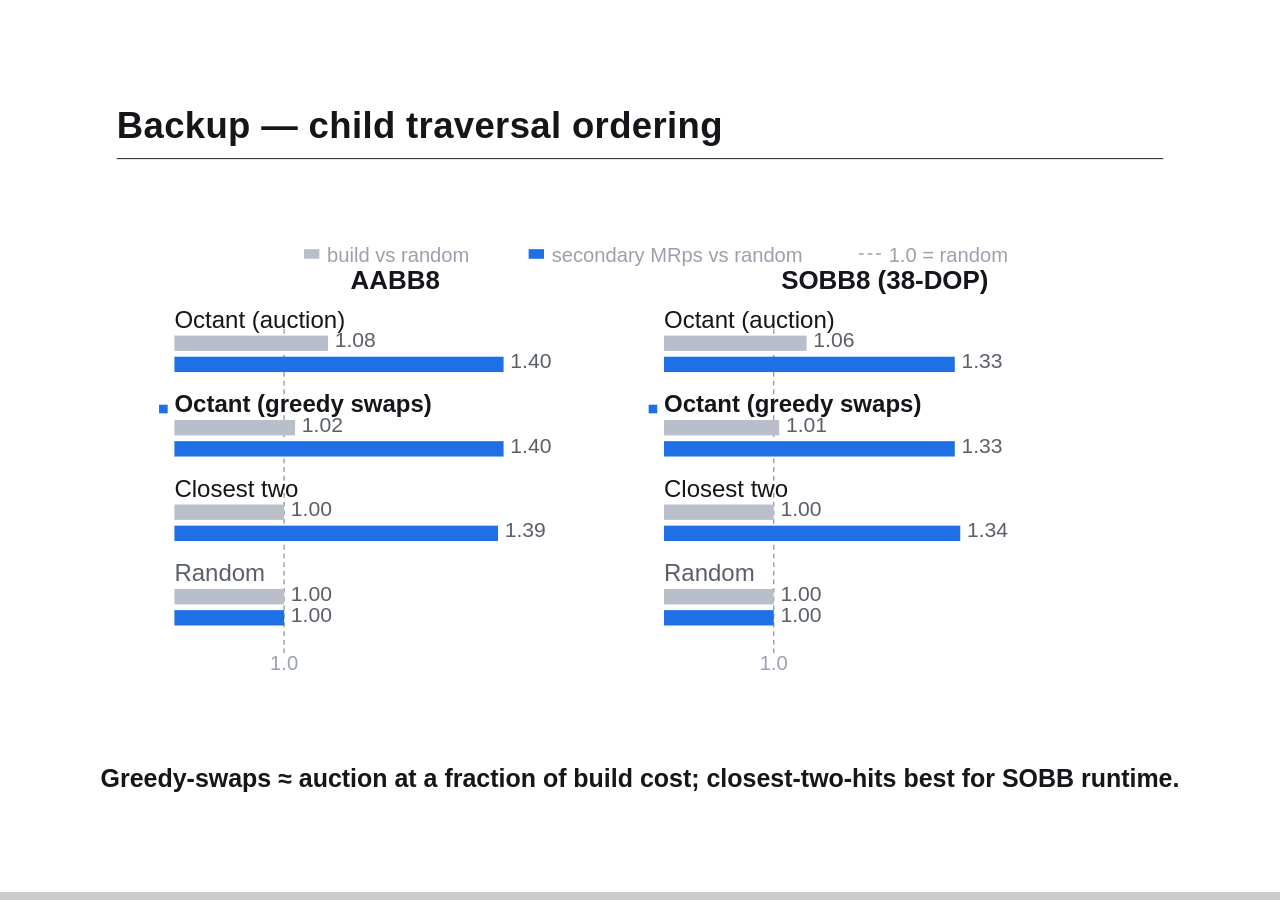
==== graveyard/index.html @ 6cc60288 "feat(deck): split backup slides into graveyard/ mini-deck Move the six post-thanks sections to grave" ====
<!doctype html>
<html lang="en">
<head>
<meta charset="utf-8">
<title>Wide SOBB Hierarchies — backup slides</title>
<meta name="viewport" content="width=device-width, initial-scale=1">
<link rel="stylesheet" href="../vendor/reveal.css">
<link rel="stylesheet" href="../vendor/white.css">
<link rel="stylesheet" href="../css/deck.css">
</head>
<body>
<div class="reveal">
  <div class="slides">
    <!-- L13. Backup — child traversal ordering -->
    <section id="slide-backup-order">
      <h2 class="slide-head">Backup — child traversal ordering</h2>
      <figure class="slide-fig">
        <!-- Static 2-panel chart, Table 3 averages relative to random order.
             Scale 0.8–1.5 shared; dashed hairline = random baseline 1.0;
             greedy-swaps group keyed with a blue tick (ours). -->
        <svg viewBox="0 0 1090 480" width="100%" height="100%" role="img" aria-label="Ordering methods vs build cost, AABB8 and SOBB8, relative to random order">
          <title>Child traversal ordering, relative to random</title>
          <rect x="195" y="14" width="16" height="10" class="svg-bar-build"/>
          <text x="219" y="27" class="svg-faint">build vs random</text>
          <rect x="429" y="14" width="16" height="10" class="svg-bar-perf"/>
          <text x="453" y="27" class="svg-faint">secondary MRps vs random</text>
          <line x1="773" y1="19" x2="797" y2="19" class="svg-baseline"/>
          <text x="804" y="27" class="svg-faint">1.0 = random</text>

          <text x="290" y="56" text-anchor="middle" class="svg-panel-title">AABB8</text>
          <text x="800" y="56" text-anchor="middle" class="svg-panel-title">SOBB8 (38-DOP)</text>

          <!-- parity baselines (1.0 / 0.7 of the 400px panel scale) -->
          <line x1="174.3" y1="88" x2="174.3" y2="436" class="svg-baseline"/>
          <line x1="684.3" y1="88" x2="684.3" y2="436" class="svg-baseline"/>
          <text x="174.3" y="452" text-anchor="middle" class="svg-faint">1.0</text>
          <text x="684.3" y="452" text-anchor="middle" class="svg-faint">1.0</text>

          <!-- AABB8 panel -->
          <text x="60" y="96" class="svg-lbl">Octant (auction)</text>
          <rect x="60" y="104" width="160.0" height="16" class="svg-bar-build"/>
          <rect x="60" y="126" width="342.9" height="16" class="svg-bar-perf"/>
          <text x="227.0" y="116" class="svg-val">1.08</text>
          <text x="409.9" y="138" class="svg-val">1.40</text>

          <rect x="44" y="176" width="9" height="9" class="svg-key"/>
          <text x="60" y="184" class="svg-lbl svg-lbl-strong">Octant (greedy swaps)</text>
          <rect x="60" y="192" width="125.7" height="16" class="svg-bar-build"/>
          <rect x="60" y="214" width="342.9" height="16" class="svg-bar-perf"/>
          <text x="192.7" y="204" class="svg-val">1.02</text>
          <text x="409.9" y="226" class="svg-val">1.40</text>

          <text x="60" y="272" class="svg-lbl">Closest two</text>
          <rect x="60" y="280" width="114.3" height="16" class="svg-bar-build"/>
          <rect x="60" y="302" width="337.1" height="16" class="svg-bar-perf"/>
          <text x="181.3" y="292" class="svg-val">1.00</text>
          <text x="404.1" y="314" class="svg-val">1.39</text>

          <text x="60" y="360" class="svg-lbl svg-lbl-soft">Random</text>
          <rect x="60" y="368" width="114.3" height="16" class="svg-bar-build"/>
          <rect x="60" y="390" width="114.3" height="16" class="svg-bar-perf"/>
          <text x="181.3" y="380" class="svg-val">1.00</text>
          <text x="181.3" y="402" class="svg-val">1.00</text>

          <!-- SOBB8 panel -->
          <text x="570" y="96" class="svg-lbl">Octant (auction)</text>
          <rect x="570" y="104" width="148.6" height="16" class="svg-bar-build"/>
          <rect x="570" y="126" width="302.9" height="16" class="svg-bar-perf"/>
          <text x="725.6" y="116" class="svg-val">1.06</text>
          <text x="879.9" y="138" class="svg-val">1.33</text>

          <rect x="554" y="176" width="9" height="9" class="svg-key"/>
          <text x="570" y="184" class="svg-lbl svg-lbl-strong">Octant (greedy swaps)</text>
          <rect x="570" y="192" width="120.0" height="16" class="svg-bar-build"/>
          <rect x="570" y="214" width="302.9" height="16" class="svg-bar-perf"/>
          <text x="697.0" y="204" class="svg-val">1.01</text>
          <text x="879.9" y="226" class="svg-val">1.33</text>

          <text x="570" y="272" class="svg-lbl">Closest two</text>
          <rect x="570" y="280" width="114.3" height="16" class="svg-bar-build"/>
          <rect x="570" y="302" width="308.6" height="16" class="svg-bar-perf"/>
          <text x="691.3" y="292" class="svg-val">1.00</text>
          <text x="885.6" y="314" class="svg-val">1.34</text>

          <text x="570" y="360" class="svg-lbl svg-lbl-soft">Random</text>
          <rect x="570" y="368" width="114.3" height="16" class="svg-bar-build"/>
          <rect x="570" y="390" width="114.3" height="16" class="svg-bar-perf"/>
          <text x="691.3" y="380" class="svg-val">1.00</text>
          <text x="691.3" y="402" class="svg-val">1.00</text>
        </svg>
      </figure>
      <div class="status-row"><span class="cap">Greedy-swaps ≈ auction at a fraction of build cost; closest-two-hits best for SOBB runtime.</span></div>
    </section>

    <!-- L14. Backup — node memory layout -->
    <section id="slide-backup-layout">
      <h2 class="slide-head">Backup — node memory layout</h2>
      <figure class="slide-fig">
        <!-- Schematic segment map of one BVH8 node. Relative widths only;
             ruler endpoints keep byte anchors (0 / ≈128 B) without claiming
             exact segment boundaries. -->
        <svg viewBox="0 0 1090 420" width="100%" height="100%" role="img" aria-label="Schematic memory map of one BVH8 node with 4 extra bytes for the shared SOBB basis">
          <title>BVH8 node memory layout (schematic)</title>
          <text x="1020" y="70" text-anchor="end" class="svg-faint">schematic — relative widths</text>

          <!-- Diagram shifted up 90 units from its originally-authored
               position: the note above and the diagram itself used to sit
               ~200px apart with nothing between them. -->
          <g transform="translate(0,-90)">
          <rect x="70" y="250" width="100" height="64" class="svg-seg svg-seg-head"/>
          <rect x="170" y="250" width="520" height="64" class="svg-seg"/>
          <rect x="690" y="250" width="280" height="64" class="svg-seg"/>
          <rect x="970" y="250" width="46" height="64" class="svg-seg-basis"/>

          <!-- 8 child-bound cells -->
          <line x1="235" y1="250" x2="235" y2="314" class="svg-cell-sep"/>
          <line x1="300" y1="250" x2="300" y2="314" class="svg-cell-sep"/>
          <line x1="365" y1="250" x2="365" y2="314" class="svg-cell-sep"/>
          <line x1="430" y1="250" x2="430" y2="314" class="svg-cell-sep"/>
          <line x1="495" y1="250" x2="495" y2="314" class="svg-cell-sep"/>
          <line x1="560" y1="250" x2="560" y2="314" class="svg-cell-sep"/>
          <line x1="625" y1="250" x2="625" y2="314" class="svg-cell-sep"/>
          <text x="202.5" y="288" text-anchor="middle" class="svg-faint">c0</text>
          <text x="267.5" y="288" text-anchor="middle" class="svg-faint">c1</text>
          <text x="332.5" y="288" text-anchor="middle" class="svg-faint">c2</text>
          <text x="397.5" y="288" text-anchor="middle" class="svg-faint">c3</text>
          <text x="462.5" y="288" text-anchor="middle" class="svg-faint">c4</text>
          <text x="527.5" y="288" text-anchor="middle" class="svg-faint">c5</text>
          <text x="592.5" y="288" text-anchor="middle" class="svg-faint">c6</text>
          <text x="657.5" y="288" text-anchor="middle" class="svg-faint">c7</text>

          <text x="120" y="228" text-anchor="middle" class="svg-lbl">base node header</text>
          <text x="430" y="228" text-anchor="middle" class="svg-lbl">8× quantized child bounds</text>
          <text x="830" y="228" text-anchor="middle" class="svg-lbl">child offsets + flags</text>

          <!-- byte anchors only — no fake interior scale -->
          <line x1="70" y1="314" x2="70" y2="322" class="svg-tick"/>
          <line x1="970" y1="314" x2="970" y2="322" class="svg-tick"/>
          <text x="70" y="336" text-anchor="start" class="svg-faint">0</text>
          <text x="966" y="336" text-anchor="end" class="svg-faint">≈128 B</text>

          <!-- basis callout -->
          <line x1="975" y1="314" x2="975" y2="336" class="svg-tick"/>
          <text x="1084" y="356" text-anchor="end" class="svg-lbl">+4 B shared SOBB basis</text>
          <text x="1084" y="376" text-anchor="end" class="svg-faint">7–15 extra bits per node</text>
          </g>
        </svg>
      </figure>
      <div class="status-row"><span class="cap">Ylitie-style BVH8 layout + 4 bytes for the shared SOBB basis.</span></div>
    </section>

    <!-- L15. Backup — refit degradation -->
    <section id="slide-backup-degradation">
      <h2 class="slide-head">Backup — refit degradation</h2>
      <figure class="slide-fig">
        <!-- Qualitative shape consistent with the paper's reported endpoints
             (medium movement: AABB −3%, SOBB −2.5%, SOBB starting at the
             1.46× trace ratio); no per-frame data in-repo, marked "≈" at
             the endpoint labels. y domain 0.85–1.55 relative trace perf. -->
        <svg viewBox="0 0 1090 440" width="100%" height="100%" role="img" aria-label="Relative trace performance declining over 64 frames without rebuild, SOBB staying above AABB">
          <title>Refit degradation over 64 frames (medium movement)</title>

          <line x1="90" y1="113" x2="1010" y2="113" class="svg-grid"/>
          <line x1="90" y1="307" x2="1010" y2="307" class="svg-grid"/>
          <line x1="90" y1="356" x2="1010" y2="356" class="svg-grid"/>
          <text x="80" y="117" text-anchor="end" class="svg-faint">1.4×</text>
          <text x="80" y="311" text-anchor="end" class="svg-faint">1.0×</text>
          <text x="80" y="360" text-anchor="end" class="svg-faint">0.9×</text>

          <line x1="90" y1="380" x2="1010" y2="380" class="svg-axis"/>
          <line x1="90" y1="380" x2="90" y2="386" class="svg-tick"/>
          <line x1="320" y1="380" x2="320" y2="386" class="svg-tick"/>
          <line x1="550" y1="380" x2="550" y2="386" class="svg-tick"/>
          <line x1="780" y1="380" x2="780" y2="386" class="svg-tick"/>
          <line x1="1010" y1="380" x2="1010" y2="386" class="svg-tick"/>
          <text x="90" y="402" text-anchor="middle" class="svg-faint">0</text>
          <text x="320" y="402" text-anchor="middle" class="svg-faint">16</text>
          <text x="550" y="402" text-anchor="middle" class="svg-faint">32</text>
          <text x="780" y="402" text-anchor="middle" class="svg-faint">48</text>
          <text x="1010" y="402" text-anchor="middle" class="svg-faint">64</text>
          <text x="550" y="426" text-anchor="middle" class="svg-faint">frame</text>

          <line x1="110" y1="26" x2="134" y2="26" class="svg-line-aabb"/>
          <text x="142" y="32" class="svg-lbl">AABB BVH8</text>
          <line x1="110" y1="50" x2="134" y2="50" class="svg-line-sobb"/>
          <text x="142" y="56" class="svg-lbl">SOBB BVH8</text>
          <text x="1000" y="62" text-anchor="end" class="svg-faint">medium movement</text>

          <polyline class="svg-line-aabb" points="90,307.0 147.5,307.5 205,308.9 262.5,309.4 320,310.9 377.5,311.3 435,312.8 492.5,313.3 550,314.7 607.5,315.2 665,316.7 722.5,317.7 780,318.7 837.5,319.6 895,320.6 952.5,321.1 1010,321.6"/>
          <polyline class="svg-line-sobb" points="90,83.7 147.5,82.7 205,84.7 262.5,86.6 320,85.7 377.5,88.6 435,89.5 492.5,91.5 550,90.5 607.5,92.9 665,94.4 722.5,95.4 780,97.3 837.5,98.3 895,100.2 952.5,101.2 1010,101.7"/>

          <circle cx="90" cy="307.0" r="3.5" class="svg-dot-aabb"/>
          <circle cx="1010" cy="321.6" r="3.5" class="svg-dot-aabb"/>
          <circle cx="90" cy="83.7" r="3.5" class="svg-dot-sobb"/>
          <circle cx="1010" cy="101.7" r="3.5" class="svg-dot-sobb"/>

          <text x="1088" y="106" text-anchor="end" class="svg-end-sobb">≈1.42×</text>
          <text x="1088" y="326" text-anchor="end" class="svg-end-aabb">≈0.97×</text>
        </svg>
      </figure>
      <div class="status-row"><span class="cap">Relative trace performance over 64 frames without rebuild (medium movement).</span></div>
    </section>

    <!-- L15b. Backup — static scenes results, 38-DOP (build-cost-vs-
         traversal variant; moved out of the main flow, superseded by the
         speed-vs-cost orientation on #slide-results-speed).
         Both axes in time units, lower-left = better.
         X: relative build time vs AABB8 (linear 1.00–1.25):
         X = 90 + (v-1)*3880. Y: relative traversal time per 10⁹ rays
         (= 1/speedup, AABB8 = 1.0 at the top, 0.0 at the bottom):
         Y = 472 - v*387. Data (paper NEW_RESULTS, tab:sobb_static):
         San Miguel 1.180/0.916, Mammoth 1.177/0.869, Crown 1.157/0.713,
         Bistro ext. 1.115/0.656, Powerplant 1.148/0.581,
         Hairball 1.136/0.570, Bistro int. 1.098/0.541, Sheep 1.139/0.136.
         Dots are plain markers; annotation lives in a thumbnail strip
         below the plot (48×48 chips, name + tris + time multiplier),
         ordered by dot X so the faint leader lines don't cross.
         Pareto frontier: Bistro int. → Sheep.
         3 fragment steps: 0 = axes + AABB8 reference, 1 = the 7
         in-range dots + their strip entries (staggered via CSS
         delays), 2 = Sheep dot + strip entry + frontier + summary
         strip (sheep group and strip share data-fragment-index 2).
         viewBox extended to 1100×656 to host the strip below the
         x-axis label. -->
    <section id="slide-backup-results">
      <h2 class="slide-head">Backup — build cost vs traversal time (38-DOP)</h2>
      <div class="results-col">
        <div class="pareto-fig">
          <svg viewBox="0 0 1100 656" width="100%" height="100%" role="img" aria-label="Pareto scatter of SOBB8 38-DOP vs AABB8: build time against traversal time per billion rays, eight scenes, lower-left is better">
            <title>SOBB8 (38-DOP) vs AABB BVH8 — build time vs traversal time per 10⁹ rays</title>

            <defs>
              <clipPath id="tn38b-bint"><rect x="108" y="556" width="48" height="48" rx="8"/></clipPath>
              <clipPath id="tn38b-bext"><rect x="232" y="556" width="48" height="48" rx="8"/></clipPath>
              <clipPath id="tn38b-hb"><rect x="355" y="556" width="48" height="48" rx="8"/></clipPath>
              <clipPath id="tn38b-sheep"><rect x="479" y="556" width="48" height="48" rx="8"/></clipPath>
              <clipPath id="tn38b-pp"><rect x="603" y="556" width="48" height="48" rx="8"/></clipPath>
              <clipPath id="tn38b-crown"><rect x="727" y="556" width="48" height="48" rx="8"/></clipPath>
              <clipPath id="tn38b-mam"><rect x="850" y="556" width="48" height="48" rx="8"/></clipPath>
              <clipPath id="tn38b-sm"><rect x="974" y="556" width="48" height="48" rx="8"/></clipPath>
            </defs>

            <!-- f1: axes, grid, guides, AABB8 reference -->
            <g class="fragment" data-fragment-index="0">
              <!-- grid: X at 1.05–1.20, Y at 0.2–0.8 -->
              <line x1="284" y1="85" x2="284" y2="472" class="svg-grid"/>
              <line x1="478" y1="85" x2="478" y2="472" class="svg-grid"/>
              <line x1="672" y1="85" x2="672" y2="472" class="svg-grid"/>
              <line x1="866" y1="85" x2="866" y2="472" class="svg-grid"/>
              <line x1="70" y1="162" x2="1060" y2="162" class="svg-grid"/>
              <line x1="70" y1="240" x2="1060" y2="240" class="svg-grid"/>
              <line x1="70" y1="317" x2="1060" y2="317" class="svg-grid"/>
              <line x1="70" y1="395" x2="1060" y2="395" class="svg-grid"/>

              <!-- reference guides: X=1 and Y=1 through the AABB8 marker -->
              <line x1="90" y1="85" x2="90" y2="472" class="svg-baseline"/>
              <line x1="70" y1="85" x2="1060" y2="85" class="svg-baseline"/>

              <!-- axes -->
              <line x1="70" y1="85" x2="70" y2="472" class="svg-axis"/>
              <line x1="70" y1="472" x2="1060" y2="472" class="svg-axis"/>

              <!-- x ticks: 1.00–1.25 -->
              <line x1="90" y1="472" x2="90" y2="477" class="svg-tick"/>
              <line x1="284" y1="472" x2="284" y2="477" class="svg-tick"/>
              <line x1="478" y1="472" x2="478" y2="477" class="svg-tick"/>
              <line x1="672" y1="472" x2="672" y2="477" class="svg-tick"/>
              <line x1="866" y1="472" x2="866" y2="477" class="svg-tick"/>
              <line x1="1060" y1="472" x2="1060" y2="477" class="svg-tick"/>
              <text x="90" y="494" text-anchor="middle" class="svg-val">1.00</text>
              <text x="284" y="494" text-anchor="middle" class="svg-val">1.05</text>
              <text x="478" y="494" text-anchor="middle" class="svg-val">1.10</text>
              <text x="672" y="494" text-anchor="middle" class="svg-val">1.15</text>
              <text x="866" y="494" text-anchor="middle" class="svg-val">1.20</text>
              <text x="1060" y="494" text-anchor="middle" class="svg-val">1.25</text>

              <!-- y ticks: 0.0–1.0 -->
              <line x1="65" y1="472" x2="70" y2="472" class="svg-tick"/>
              <line x1="65" y1="395" x2="70" y2="395" class="svg-tick"/>
              <line x1="65" y1="317" x2="70" y2="317" class="svg-tick"/>
              <line x1="65" y1="240" x2="70" y2="240" class="svg-tick"/>
              <line x1="65" y1="162" x2="70" y2="162" class="svg-tick"/>
              <line x1="65" y1="85" x2="70" y2="85" class="svg-tick"/>
              <text x="58" y="476" text-anchor="end" class="svg-val">0.0</text>
              <text x="58" y="399" text-anchor="end" class="svg-val">0.2</text>
              <text x="58" y="321" text-anchor="end" class="svg-val">0.4</text>
              <text x="58" y="244" text-anchor="end" class="svg-val">0.6</text>
              <text x="58" y="166" text-anchor="end" class="svg-val">0.8</text>
              <text x="58" y="89" text-anchor="end" class="svg-val">1.0</text>

              <!-- axis metric labels -->
              <text x="565" y="528" text-anchor="middle" class="svg-faint">relative build time</text>
              <text transform="rotate(-90 25 278)" x="25" y="278" text-anchor="middle" class="svg-faint">relative traversal time per 10&#8313; rays</text>

              <!-- AABB8 reference at (1,1): ink diamond on the guide crossing -->
              <polygon points="90,76 99,85 90,94 81,85" class="svg-dot-ref"/>
              <text x="104" y="101" class="svg-val">AABB8 reference (1&#215;, 1&#215;)</text>
            </g>

            <!-- f2: the 7 in-range SOBB8 dots + their strip entries,
                 staggered via CSS delays. Strip ordered by dot X:
                 Bistro int., Bistro ext., Hairball, [Sheep slot],
                 Powerplant, Crown, Mammoth, San Miguel. -->
            <g class="fragment px-dots" data-fragment-index="1">
              <g class="px-pt">
                <line x1="132" y1="554" x2="470.2" y2="262.6" class="svg-grid"/>
                <circle cx="470.2" cy="262.6" r="5.5" class="svg-dot-sobb"/>
                <image href="../img/tn/tn_bint.png" x="108" y="556" width="48" height="48" preserveAspectRatio="xMidYMid slice" clip-path="url(#tn38b-bint)"/>
                <rect x="108" y="556" width="48" height="48" rx="8" class="svg-chip"/>
                <text x="132" y="624" text-anchor="middle" class="svg-strip-name">Bistro int.</text>
                <text x="132" y="644" text-anchor="middle" class="svg-strip-sub">1.0M &#9651; &#183; <tspan class="svg-strip-spd">0.54&#215;</tspan></text>
              </g>
              <g class="px-pt">
                <line x1="256" y1="554" x2="536.2" y2="218.1" class="svg-grid"/>
                <circle cx="536.2" cy="218.1" r="5.5" class="svg-dot-sobb"/>
                <image href="../img/tn/tn_bext.png" x="232" y="556" width="48" height="48" preserveAspectRatio="xMidYMid slice" clip-path="url(#tn38b-bext)"/>
                <rect x="232" y="556" width="48" height="48" rx="8" class="svg-chip"/>
                <text x="256" y="624" text-anchor="middle" class="svg-strip-name">Bistro ext.</text>
                <text x="256" y="644" text-anchor="middle" class="svg-strip-sub">2.8M &#9651; &#183; <tspan class="svg-strip-spd">0.66&#215;</tspan></text>
              </g>
              <g class="px-pt">
                <line x1="379" y1="554" x2="617.7" y2="251.4" class="svg-grid"/>
                <circle cx="617.7" cy="251.4" r="5.5" class="svg-dot-sobb"/>
                <image href="../img/tn/tn_hb.png" x="355" y="556" width="48" height="48" preserveAspectRatio="xMidYMid slice" clip-path="url(#tn38b-hb)"/>
                <rect x="355" y="556" width="48" height="48" rx="8" class="svg-chip"/>
                <text x="379" y="624" text-anchor="middle" class="svg-strip-name">Hairball</text>
                <text x="379" y="644" text-anchor="middle" class="svg-strip-sub">2.9M &#9651; &#183; <tspan class="svg-strip-spd">0.57&#215;</tspan></text>
              </g>
              <g class="px-pt">
                <line x1="627" y1="554" x2="664.2" y2="247.2" class="svg-grid"/>
                <circle cx="664.2" cy="247.2" r="5.5" class="svg-dot-sobb"/>
                <image href="../img/tn/tn_pplant.png" x="603" y="556" width="48" height="48" preserveAspectRatio="xMidYMid slice" clip-path="url(#tn38b-pp)"/>
                <rect x="603" y="556" width="48" height="48" rx="8" class="svg-chip"/>
                <text x="627" y="624" text-anchor="middle" class="svg-strip-name">Powerplant</text>
                <text x="627" y="644" text-anchor="middle" class="svg-strip-sub">12.8M &#9651; &#183; <tspan class="svg-strip-spd">0.58&#215;</tspan></text>
              </g>
              <g class="px-pt">
                <line x1="751" y1="554" x2="699.2" y2="196.1" class="svg-grid"/>
                <circle cx="699.2" cy="196.1" r="5.5" class="svg-dot-sobb"/>
                <image href="../img/tn/tn_crown.png" x="727" y="556" width="48" height="48" preserveAspectRatio="xMidYMid slice" clip-path="url(#tn38b-crown)"/>
                <rect x="727" y="556" width="48" height="48" rx="8" class="svg-chip"/>
                <text x="751" y="624" text-anchor="middle" class="svg-strip-name">Crown</text>
                <text x="751" y="644" text-anchor="middle" class="svg-strip-sub">3.5M &#9651; &#183; <tspan class="svg-strip-spd">0.71&#215;</tspan></text>
              </g>
              <g class="px-pt">
                <line x1="874" y1="554" x2="776.8" y2="135.7" class="svg-grid"/>
                <circle cx="776.8" cy="135.7" r="5.5" class="svg-dot-sobb"/>
                <image href="../img/tn/tn_mammoth.png" x="850" y="556" width="48" height="48" preserveAspectRatio="xMidYMid slice" clip-path="url(#tn38b-mam)"/>
                <rect x="850" y="556" width="48" height="48" rx="8" class="svg-chip"/>
                <text x="874" y="624" text-anchor="middle" class="svg-strip-name">Mammoth</text>
                <text x="874" y="644" text-anchor="middle" class="svg-strip-sub">8.8M &#9651; &#183; <tspan class="svg-strip-spd">0.87&#215;</tspan></text>
              </g>
              <g class="px-pt">
                <line x1="998" y1="554" x2="788.4" y2="117.5" class="svg-grid"/>
                <circle cx="788.4" cy="117.5" r="5.5" class="svg-dot-sobb"/>
                <image href="../img/tn/tn_sm.png" x="974" y="556" width="48" height="48" preserveAspectRatio="xMidYMid slice" clip-path="url(#tn38b-sm)"/>
                <rect x="974" y="556" width="48" height="48" rx="8" class="svg-chip"/>
                <text x="998" y="624" text-anchor="middle" class="svg-strip-name">San Miguel</text>
                <text x="998" y="644" text-anchor="middle" class="svg-strip-sub">10.0M &#9651; &#183; <tspan class="svg-strip-spd">0.92&#215;</tspan></text>
              </g>
            </g>

            <!-- f3: Sheep dot + strip entry + Pareto frontier (Bistro int. → Sheep) -->
            <g class="fragment" data-fragment-index="2">
              <polyline points="470.2,262.6 629.3,419.4" class="svg-line-sobb"/>
              <line x1="503" y1="554" x2="629.3" y2="419.4" class="svg-grid"/>
              <circle cx="629.3" cy="419.4" r="6" class="svg-dot-sheep"/>
              <image href="../img/tn/tn_sheep.png" x="479" y="556" width="48" height="48" preserveAspectRatio="xMidYMid slice" clip-path="url(#tn38b-sheep)"/>
              <rect x="479" y="556" width="48" height="48" rx="8" class="svg-chip"/>
              <text x="503" y="624" text-anchor="middle" class="svg-strip-name">Sheep</text>
              <text x="503" y="644" text-anchor="middle" class="svg-strip-sub">10.7M &#9651; &#183; <tspan class="svg-strip-num">0.14&#215;</tspan></text>
            </g>
          </svg>
        </div>
        <div class="cost-strip fragment" data-fragment-index="2"><span>+10–18% build</span><span>·</span><span>≤+5% memory</span></div>
      </div>
      <div class="status-row"><span class="cap results-note">SOBB8 38-DOP vs AABB BVH8 reference.</span></div>
    </section>

    <!-- L16. Backup — static scenes results, 56-DOP (appendix variant of the
         38-DOP Pareto slide; moved out of the main flow). Same axes, lower-
         left = better; X range widened 1.00–1.40: X = 90 + (v-1)*2425.
         Y identical: Y = 472 - v*387. Data (paper NEW_RESULTS,
         tab:sobb_static):
         San Miguel 1.344/0.905, Mammoth 1.286/0.837, Crown 1.295/0.686,
         Bistro ext. 1.250/0.618, Powerplant 1.346/0.557,
         Hairball 1.235/0.533, Bistro int. 1.225/0.521, Sheep 1.242/0.099.
         Mammoth/Crown sit at nearly the same X (1.286/1.295),
         Powerplant/San Miguel at 1.346/1.344.
         Pareto frontier: Bistro int. → Sheep (2 points).
         Same thumbnail-strip treatment as the 38-DOP slide: plain dots,
         48×48 chips below the plot ordered by dot X (Bistro int.,
         Hairball, [Sheep slot], Bistro ext., Mammoth, Crown,
         San Miguel, Powerplant), faint leader lines. -->
    <section id="slide-results-56">
      <h2 class="slide-head">Backup — build cost vs traversal time (56-DOP)</h2>
      <div class="results-col">
        <div class="pareto-fig">
          <svg viewBox="0 0 1100 656" width="100%" height="100%" role="img" aria-label="Pareto scatter of SOBB8 56-DOP vs AABB8: build time against traversal time per billion rays, eight scenes, lower-left is better">
            <title>SOBB8 (56-DOP) vs AABB BVH8 — build time vs traversal time per 10⁹ rays</title>

            <defs>
              <clipPath id="tn56-bint"><rect x="108" y="556" width="48" height="48" rx="8"/></clipPath>
              <clipPath id="tn56-hb"><rect x="232" y="556" width="48" height="48" rx="8"/></clipPath>
              <clipPath id="tn56-sheep"><rect x="355" y="556" width="48" height="48" rx="8"/></clipPath>
              <clipPath id="tn56-bext"><rect x="479" y="556" width="48" height="48" rx="8"/></clipPath>
              <clipPath id="tn56-mam"><rect x="603" y="556" width="48" height="48" rx="8"/></clipPath>
              <clipPath id="tn56-crown"><rect x="727" y="556" width="48" height="48" rx="8"/></clipPath>
              <clipPath id="tn56-sm"><rect x="850" y="556" width="48" height="48" rx="8"/></clipPath>
              <clipPath id="tn56-pp"><rect x="974" y="556" width="48" height="48" rx="8"/></clipPath>
            </defs>

            <!-- f1: axes, grid, guides, AABB8 reference -->
            <g class="fragment" data-fragment-index="0">
              <!-- grid: X at 1.10–1.30, Y at 0.2–0.8 -->
              <line x1="332.5" y1="85" x2="332.5" y2="472" class="svg-grid"/>
              <line x1="575" y1="85" x2="575" y2="472" class="svg-grid"/>
              <line x1="817.5" y1="85" x2="817.5" y2="472" class="svg-grid"/>
              <line x1="70" y1="162" x2="1060" y2="162" class="svg-grid"/>
              <line x1="70" y1="240" x2="1060" y2="240" class="svg-grid"/>
              <line x1="70" y1="317" x2="1060" y2="317" class="svg-grid"/>
              <line x1="70" y1="395" x2="1060" y2="395" class="svg-grid"/>

              <!-- reference guides: X=1 and Y=1 through the AABB8 marker -->
              <line x1="90" y1="85" x2="90" y2="472" class="svg-baseline"/>
              <line x1="70" y1="85" x2="1060" y2="85" class="svg-baseline"/>

              <!-- axes -->
              <line x1="70" y1="85" x2="70" y2="472" class="svg-axis"/>
              <line x1="70" y1="472" x2="1060" y2="472" class="svg-axis"/>

              <!-- x ticks: 1.00–1.40 -->
              <line x1="90" y1="472" x2="90" y2="477" class="svg-tick"/>
              <line x1="332.5" y1="472" x2="332.5" y2="477" class="svg-tick"/>
              <line x1="575" y1="472" x2="575" y2="477" class="svg-tick"/>
              <line x1="817.5" y1="472" x2="817.5" y2="477" class="svg-tick"/>
              <line x1="1060" y1="472" x2="1060" y2="477" class="svg-tick"/>
              <text x="90" y="494" text-anchor="middle" class="svg-val">1.00</text>
              <text x="332.5" y="494" text-anchor="middle" class="svg-val">1.10</text>
              <text x="575" y="494" text-anchor="middle" class="svg-val">1.20</text>
              <text x="817.5" y="494" text-anchor="middle" class="svg-val">1.30</text>
              <text x="1060" y="494" text-anchor="middle" class="svg-val">1.40</text>

              <!-- y ticks: 0.0–1.0 -->
              <line x1="65" y1="472" x2="70" y2="472" class="svg-tick"/>
              <line x1="65" y1="395" x2="70" y2="395" class="svg-tick"/>
              <line x1="65" y1="317" x2="70" y2="317" class="svg-tick"/>
              <line x1="65" y1="240" x2="70" y2="240" class="svg-tick"/>
              <line x1="65" y1="162" x2="70" y2="162" class="svg-tick"/>
              <line x1="65" y1="85" x2="70" y2="85" class="svg-tick"/>
              <text x="58" y="476" text-anchor="end" class="svg-val">0.0</text>
              <text x="58" y="399" text-anchor="end" class="svg-val">0.2</text>
              <text x="58" y="321" text-anchor="end" class="svg-val">0.4</text>
              <text x="58" y="244" text-anchor="end" class="svg-val">0.6</text>
              <text x="58" y="166" text-anchor="end" class="svg-val">0.8</text>
              <text x="58" y="89" text-anchor="end" class="svg-val">1.0</text>

              <!-- axis metric labels -->
              <text x="565" y="528" text-anchor="middle" class="svg-faint">relative build time</text>
              <text transform="rotate(-90 25 278)" x="25" y="278" text-anchor="middle" class="svg-faint">relative traversal time per 10&#8313; rays</text>

              <!-- AABB8 reference at (1,1): ink diamond on the guide crossing -->
              <polygon points="90,76 99,85 90,94 81,85" class="svg-dot-ref"/>
              <text x="104" y="101" class="svg-val">AABB8 reference (1&#215;, 1&#215;)</text>
            </g>

            <!-- f2: the 7 in-range SOBB8 dots + their strip entries,
                 staggered via CSS delays -->
            <g class="fragment px-dots" data-fragment-index="1">
              <g class="px-pt">
                <line x1="132" y1="554" x2="635.6" y2="270.4" class="svg-grid"/>
                <circle cx="635.6" cy="270.4" r="5.5" class="svg-dot-sobb"/>
                <image href="../img/tn/tn_bint.png" x="108" y="556" width="48" height="48" preserveAspectRatio="xMidYMid slice" clip-path="url(#tn56-bint)"/>
                <rect x="108" y="556" width="48" height="48" rx="8" class="svg-chip"/>
                <text x="132" y="624" text-anchor="middle" class="svg-strip-name">Bistro int.</text>
                <text x="132" y="644" text-anchor="middle" class="svg-strip-sub">1.0M &#9651; &#183; <tspan class="svg-strip-spd">0.52&#215;</tspan></text>
              </g>
              <g class="px-pt">
                <line x1="256" y1="554" x2="659.9" y2="265.7" class="svg-grid"/>
                <circle cx="659.9" cy="265.7" r="5.5" class="svg-dot-sobb"/>
                <image href="../img/tn/tn_hb.png" x="232" y="556" width="48" height="48" preserveAspectRatio="xMidYMid slice" clip-path="url(#tn56-hb)"/>
                <rect x="232" y="556" width="48" height="48" rx="8" class="svg-chip"/>
                <text x="256" y="624" text-anchor="middle" class="svg-strip-name">Hairball</text>
                <text x="256" y="644" text-anchor="middle" class="svg-strip-sub">2.9M &#9651; &#183; <tspan class="svg-strip-spd">0.53&#215;</tspan></text>
              </g>
              <g class="px-pt">
                <line x1="503" y1="554" x2="696.3" y2="232.8" class="svg-grid"/>
                <circle cx="696.3" cy="232.8" r="5.5" class="svg-dot-sobb"/>
                <image href="../img/tn/tn_bext.png" x="479" y="556" width="48" height="48" preserveAspectRatio="xMidYMid slice" clip-path="url(#tn56-bext)"/>
                <rect x="479" y="556" width="48" height="48" rx="8" class="svg-chip"/>
                <text x="503" y="624" text-anchor="middle" class="svg-strip-name">Bistro ext.</text>
                <text x="503" y="644" text-anchor="middle" class="svg-strip-sub">2.8M &#9651; &#183; <tspan class="svg-strip-spd">0.62&#215;</tspan></text>
              </g>
              <g class="px-pt">
                <line x1="627" y1="554" x2="783.6" y2="148.1" class="svg-grid"/>
                <circle cx="783.6" cy="148.1" r="5.5" class="svg-dot-sobb"/>
                <image href="../img/tn/tn_mammoth.png" x="603" y="556" width="48" height="48" preserveAspectRatio="xMidYMid slice" clip-path="url(#tn56-mam)"/>
                <rect x="603" y="556" width="48" height="48" rx="8" class="svg-chip"/>
                <text x="627" y="624" text-anchor="middle" class="svg-strip-name">Mammoth</text>
                <text x="627" y="644" text-anchor="middle" class="svg-strip-sub">8.8M &#9651; &#183; <tspan class="svg-strip-spd">0.84&#215;</tspan></text>
              </g>
              <g class="px-pt">
                <line x1="751" y1="554" x2="805.4" y2="206.5" class="svg-grid"/>
                <circle cx="805.4" cy="206.5" r="5.5" class="svg-dot-sobb"/>
                <image href="../img/tn/tn_crown.png" x="727" y="556" width="48" height="48" preserveAspectRatio="xMidYMid slice" clip-path="url(#tn56-crown)"/>
                <rect x="727" y="556" width="48" height="48" rx="8" class="svg-chip"/>
                <text x="751" y="624" text-anchor="middle" class="svg-strip-name">Crown</text>
                <text x="751" y="644" text-anchor="middle" class="svg-strip-sub">3.5M &#9651; &#183; <tspan class="svg-strip-spd">0.69&#215;</tspan></text>
              </g>
              <g class="px-pt">
                <line x1="874" y1="554" x2="924.2" y2="121.8" class="svg-grid"/>
                <circle cx="924.2" cy="121.8" r="5.5" class="svg-dot-sobb"/>
                <image href="../img/tn/tn_sm.png" x="850" y="556" width="48" height="48" preserveAspectRatio="xMidYMid slice" clip-path="url(#tn56-sm)"/>
                <rect x="850" y="556" width="48" height="48" rx="8" class="svg-chip"/>
                <text x="874" y="624" text-anchor="middle" class="svg-strip-name">San Miguel</text>
                <text x="874" y="644" text-anchor="middle" class="svg-strip-sub">10.0M &#9651; &#183; <tspan class="svg-strip-spd">0.91&#215;</tspan></text>
              </g>
              <g class="px-pt">
                <line x1="998" y1="554" x2="929.1" y2="256.4" class="svg-grid"/>
                <circle cx="929.1" cy="256.4" r="5.5" class="svg-dot-sobb"/>
                <image href="../img/tn/tn_pplant.png" x="974" y="556" width="48" height="48" preserveAspectRatio="xMidYMid slice" clip-path="url(#tn56-pp)"/>
                <rect x="974" y="556" width="48" height="48" rx="8" class="svg-chip"/>
                <text x="998" y="624" text-anchor="middle" class="svg-strip-name">Powerplant</text>
                <text x="998" y="644" text-anchor="middle" class="svg-strip-sub">12.8M &#9651; &#183; <tspan class="svg-strip-spd">0.56&#215;</tspan></text>
              </g>
            </g>

            <!-- f3: Sheep dot + strip entry + Pareto frontier
                 (Bistro int. → Sheep) -->
            <g class="fragment" data-fragment-index="2">
              <polyline points="635.6,270.4 676.9,433.7" class="svg-line-sobb"/>
              <line x1="379" y1="554" x2="676.9" y2="433.7" class="svg-grid"/>
              <circle cx="676.9" cy="433.7" r="6" class="svg-dot-sheep"/>
              <image href="../img/tn/tn_sheep.png" x="355" y="556" width="48" height="48" preserveAspectRatio="xMidYMid slice" clip-path="url(#tn56-sheep)"/>
              <rect x="355" y="556" width="48" height="48" rx="8" class="svg-chip"/>
              <text x="379" y="624" text-anchor="middle" class="svg-strip-name">Sheep</text>
              <text x="379" y="644" text-anchor="middle" class="svg-strip-sub">10.7M &#9651; &#183; <tspan class="svg-strip-num">0.10&#215;</tspan></text>
            </g>
          </svg>
        </div>
        <div class="cost-strip fragment" data-fragment-index="2"><span>+23–35% build</span><span>·</span><span>≤+5% memory</span></div>
      </div>
      <div class="status-row"><span class="cap results-note">SOBB8 56-DOP vs AABB BVH8 reference — Sheep (dense fur) at 0.10× traversal time (10.15× speedup).</span></div>
    </section>

    <!-- L17. Appendix — absolute log-log comparison, SOBB8 (38-DOP) vs
         AABB8, in the genre of Gu et al. 2013 Fig. 4 / Lauterbach 2009.
         Both axes are costs; down-left = better.
         X: build time in ms, log10, gridlines at 5/10/20/50/100
         (data span 6.31–75.95):
         X = 90 + (log10(v) - log10(5)) * 745.6.
         Y: seconds per 10⁹ secondary rays, log10, gridlines at
         1/10/100/1000 (data span 2.198–312.5):
         Y = 472 - log10(v) * 129.
         Data (paper NEW_RESULTS), AABB8 build ms | s/10⁹ rays:
         San Miguel 45.06|3.769, Mammoth 44.13|2.966, Crown 17.76|3.269,
         Bistro ext. 15.59|6.154, Powerplant 51.88|5.385,
         Hairball 15.03|10.060, Bistro int. 6.31|4.060, Sheep 66.69|312.5.
         SOBB8 38-DOP: San Miguel 53.15|3.454, Mammoth 51.93|2.577,
         Crown 20.54|2.330, Bistro ext. 17.38|4.039,
         Powerplant 59.57|3.131, Hairball 17.08|5.731,
         Bistro int. 6.93|2.198, Sheep 75.95|42.373.
         Hollow neutral markers = AABB8, filled accent = SOBB8 38-DOP;
         a faint dashed connector joins each scene's pair (the down-
         and-right "cheaper traversal for modest build" shift).
         Only Sheep and Bistro int. are labelled — the rest would
         clutter. 2 fragment steps: 0 = axes + legend + AABB8 dots,
         1 = SOBB8 dots + connectors. -->
    <section id="slide-results-abs">
      <h2 class="slide-head">Appendix — absolute comparison: SOBB8 (38-DOP) vs AABB8</h2>
      <div class="results-col">
        <div class="pareto-fig">
          <svg viewBox="-16 0 1116 560" width="100%" height="100%" role="img" aria-label="Log-log scatter of build time in milliseconds against seconds per billion secondary rays, AABB8 versus SOBB8 38-DOP, eight scenes, lower-left is better">
            <title>Absolute comparison — SOBB8 (38-DOP) vs AABB8, log-log</title>

            <!-- f0: axes, grid, legend, AABB8 dots -->
            <g class="fragment" data-fragment-index="0">
              <!-- vertical gridlines: 10, 20, 50, 100 ms -->
              <line x1="314.4" y1="85" x2="314.4" y2="472" class="svg-grid"/>
              <line x1="538.9" y1="85" x2="538.9" y2="472" class="svg-grid"/>
              <line x1="835.6" y1="85" x2="835.6" y2="472" class="svg-grid"/>
              <line x1="1060" y1="85" x2="1060" y2="472" class="svg-grid"/>
              <!-- horizontal gridlines: 10, 100, 1000 s -->
              <line x1="70" y1="343" x2="1060" y2="343" class="svg-grid"/>
              <line x1="70" y1="214" x2="1060" y2="214" class="svg-grid"/>
              <line x1="70" y1="85" x2="1060" y2="85" class="svg-grid"/>

              <!-- axes -->
              <line x1="70" y1="85" x2="70" y2="472" class="svg-axis"/>
              <line x1="70" y1="472" x2="1060" y2="472" class="svg-axis"/>

              <!-- x ticks: 5–100 ms -->
              <line x1="90" y1="472" x2="90" y2="477" class="svg-tick"/>
              <line x1="314.4" y1="472" x2="314.4" y2="477" class="svg-tick"/>
              <line x1="538.9" y1="472" x2="538.9" y2="477" class="svg-tick"/>
              <line x1="835.6" y1="472" x2="835.6" y2="477" class="svg-tick"/>
              <line x1="1060" y1="472" x2="1060" y2="477" class="svg-tick"/>
              <text x="90" y="494" text-anchor="middle" class="svg-val">5</text>
              <text x="314.4" y="494" text-anchor="middle" class="svg-val">10</text>
              <text x="538.9" y="494" text-anchor="middle" class="svg-val">20</text>
              <text x="835.6" y="494" text-anchor="middle" class="svg-val">50</text>
              <text x="1060" y="494" text-anchor="middle" class="svg-val">100</text>

              <!-- y ticks: 1–1000 s -->
              <line x1="65" y1="472" x2="70" y2="472" class="svg-tick"/>
              <line x1="65" y1="343" x2="70" y2="343" class="svg-tick"/>
              <line x1="65" y1="214" x2="70" y2="214" class="svg-tick"/>
              <line x1="65" y1="85" x2="70" y2="85" class="svg-tick"/>
              <text x="62" y="476" text-anchor="end" class="svg-val">1</text>
              <text x="62" y="347" text-anchor="end" class="svg-val">10</text>
              <text x="62" y="218" text-anchor="end" class="svg-val">100</text>
              <text x="62" y="89" text-anchor="end" class="svg-val">1000</text>

              <!-- axis metric labels -->
              <text x="565" y="528" text-anchor="middle" class="svg-faint">build time (ms)</text>
              <text transform="rotate(-90 8 278)" x="8" y="278" text-anchor="middle" class="svg-faint">time per 10&#8313; secondary rays (s)</text>

              <!-- legend -->
              <circle cx="104" cy="112" r="5" class="svg-dot-hollow"/>
              <text x="118" y="117" class="svg-val">AABB8</text>
              <circle cx="104" cy="140" r="5.5" class="svg-dot-sobb"/>
              <text x="118" y="145" class="svg-val">SOBB8 (38-DOP)</text>

              <!-- AABB8 dots (hollow): SM, Mam, Crown, Bext, PP, HB, Bint, Sheep -->
              <circle cx="801.9" cy="397.7" r="5" class="svg-dot-hollow"/>
              <circle cx="795.2" cy="411.1" r="5" class="svg-dot-hollow"/>
              <circle cx="500.4" cy="405.6" r="5" class="svg-dot-hollow"/>
              <circle cx="458.2" cy="370.2" r="5" class="svg-dot-hollow"/>
              <circle cx="847.6" cy="377.7" r="5" class="svg-dot-hollow"/>
              <circle cx="446.4" cy="342.7" r="5" class="svg-dot-hollow"/>
              <circle cx="165.3" cy="393.5" r="5" class="svg-dot-hollow"/>
              <circle cx="928.9" cy="150.2" r="5" class="svg-dot-hollow"/>
              <text x="916" y="134" text-anchor="end" class="svg-scene">Sheep</text>
              <text x="206" y="433" class="svg-scene">Bistro int.</text>
            </g>

            <!-- f1: SOBB8 dots + per-scene connectors -->
            <g class="fragment" data-fragment-index="1">
              <!-- connectors + SOBB8 dots (filled), same scene order -->
              <line x1="801.9" y1="397.7" x2="855.4" y2="402.6" class="svg-grid"/>
              <line x1="795.2" y1="411.1" x2="847.9" y2="419.0" class="svg-grid"/>
              <line x1="500.4" y1="405.6" x2="547.5" y2="424.6" class="svg-grid"/>
              <line x1="458.2" y1="370.2" x2="493.4" y2="393.8" class="svg-grid"/>
              <line x1="847.6" y1="377.7" x2="892.3" y2="408.1" class="svg-grid"/>
              <line x1="446.4" y1="342.7" x2="487.8" y2="374.2" class="svg-grid"/>
              <line x1="165.3" y1="393.5" x2="195.7" y2="427.9" class="svg-grid"/>
              <line x1="928.9" y1="150.2" x2="971.0" y2="262.1" class="svg-grid"/>
              <circle cx="855.4" cy="402.6" r="5.5" class="svg-dot-sobb"/>
              <circle cx="847.9" cy="419.0" r="5.5" class="svg-dot-sobb"/>
              <circle cx="547.5" cy="424.6" r="5.5" class="svg-dot-sobb"/>
              <circle cx="493.4" cy="393.8" r="5.5" class="svg-dot-sobb"/>
              <circle cx="892.3" cy="408.1" r="5.5" class="svg-dot-sobb"/>
              <circle cx="487.8" cy="374.2" r="5.5" class="svg-dot-sobb"/>
              <circle cx="195.7" cy="427.9" r="5.5" class="svg-dot-sobb"/>
              <circle cx="971.0" cy="262.1" r="5.5" class="svg-dot-sobb"/>
            </g>
          </svg>
        </div>
      </div>
      <div class="status-row"><span class="cap results-note">Same traversal code for both structures — differences reflect the bounding volume hierarchy.</span></div>
    </section>

  </div>
</div>

<script src="../vendor/reveal.js"></script>
<script src="../vendor/gsap.min.js"></script>
<script src="../js/deck.js"></script>
</body>
</html>
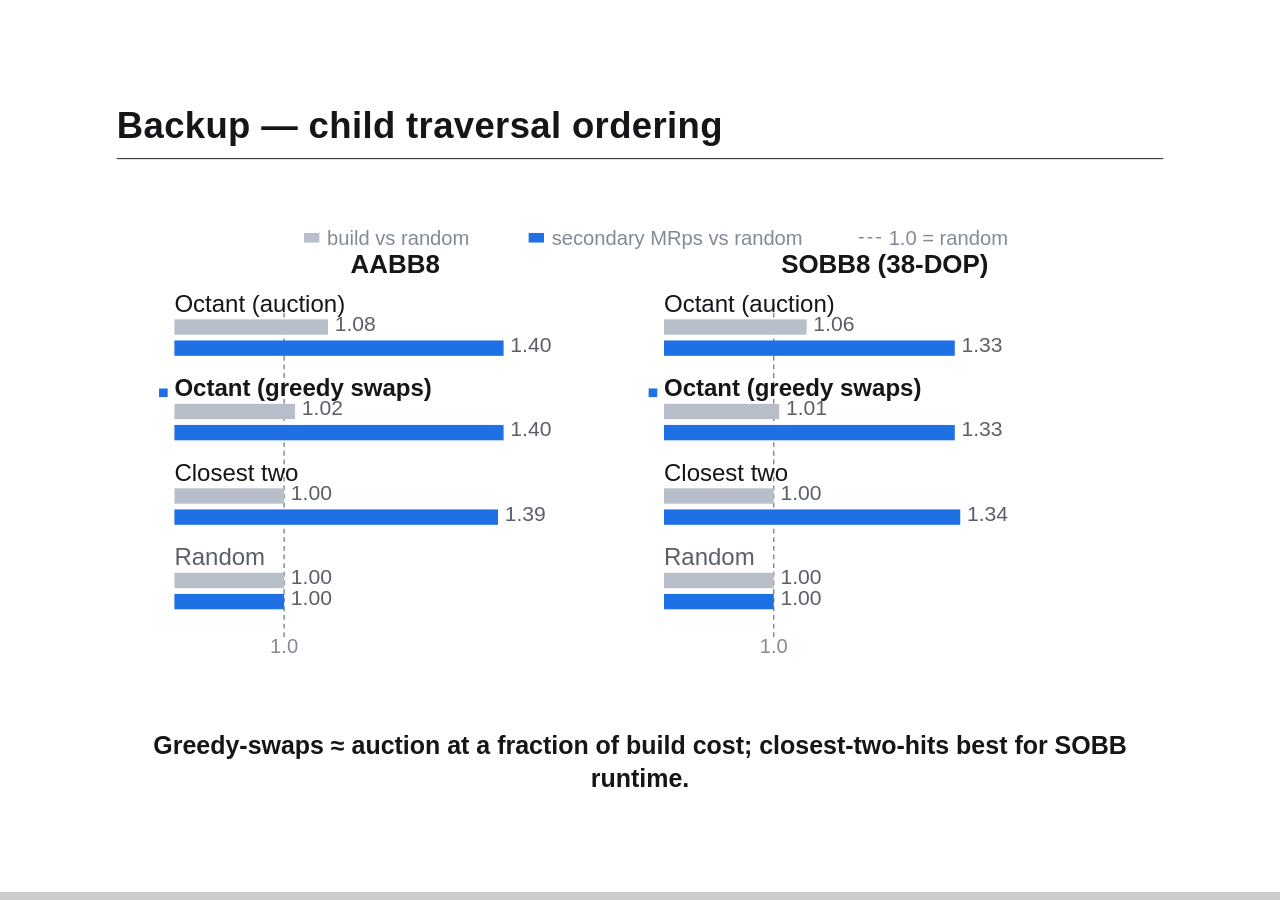
==== commit e5bf2073: "fix(deck): apply full audit fix pass - fix stale captions/tallies on backward fragment steps (teaser" ====
--- a/graveyard/index.html
+++ b/graveyard/index.html
@@ -372,7 +372,7 @@
             </g>
           </svg>
         </div>
-        <div class="cost-strip fragment" data-fragment-index="2"><span>+10–18% build</span><span>·</span><span>≤+5% memory</span></div>
+        <div class="cost-strip fragment" data-fragment-index="2"><span>+10–18% build</span><span>·</span><span>≤ +5% memory</span></div>
       </div>
       <div class="status-row"><span class="cap results-note">SOBB8 38-DOP vs AABB BVH8 reference.</span></div>
     </section>
@@ -538,7 +538,7 @@
             </g>
           </svg>
         </div>
-        <div class="cost-strip fragment" data-fragment-index="2"><span>+23–35% build</span><span>·</span><span>≤+5% memory</span></div>
+        <div class="cost-strip fragment" data-fragment-index="2"><span>+23–35% build</span><span>·</span><span>≤ +5% memory</span></div>
       </div>
       <div class="status-row"><span class="cap results-note">SOBB8 56-DOP vs AABB BVH8 reference — Sheep (dense fur) at 0.10× traversal time (10.15× speedup).</span></div>
     </section>
--- a/css/deck.css
+++ b/css/deck.css
@@ -4,7 +4,7 @@
 :root {
   --ink: #14161a;
   --ink-soft: #5b6068;
-  --ink-faint: #9aa1ad;
+  --ink-faint: #828a96;
   --hairline: #d4d8e0;
   --blue: #1f6fe5;
   --red: #d93636;
@@ -244,10 +244,16 @@
   height: 100%;
 }
 
+/* Footer caption row: full-width flex, but the TEXT stays inside the
+   shared 95px gutter — long one-liners otherwise reach the right edge
+   and collide with the slide-number chrome (pixel-confirmed on the
+   SOBB and k-DOP slides). */
 .status-row {
   display: flex;
   justify-content: center;
   margin-top: 8px;
+  padding: 0 95px;
+  box-sizing: border-box;
   min-height: 32px;
   flex: none;
 }
@@ -259,6 +265,8 @@
   display: flex;
   justify-content: center;
   margin-top: 8px;
+  padding: 0 95px;
+  box-sizing: border-box;
   min-height: 32px;
   flex: none;
 }
@@ -279,6 +287,40 @@
   width: auto;
   flex: 1 1 auto;
   min-width: 0;
+  position: relative; /* anchor for the s5 3D overlay */
+}
+
+/* s5 overlay: 3D render of the skewed frame, covering the 2D morph.
+   Hidden by default; the sobbmorph animator fades/rises it in.
+   Size comes from the panel slot (inset: 0) — no px pins. */
+.sobb3d-overlay {
+  position: absolute;
+  inset: 0;
+  z-index: 2; /* above the lazily-built morph SVG (appended after it) */
+  display: flex;
+  flex-direction: column;
+  align-items: center;
+  justify-content: center;
+  gap: 14px;
+  background: var(--paper);
+  opacity: 0;
+}
+
+/* Static tilt: makes the render's x axis read as mis-aligned too.
+   Max sizes shrunk so the rotated bounding box (≈ +3% wide, +13% tall
+   at 4° for this 1.93:1 image) stays inside the overlay — no clipping. */
+.sobb3d-overlay img {
+  max-width: 82%;
+  max-height: 64%;
+  object-fit: contain;
+  transform: rotate(-4deg);
+}
+
+.sobb3d-tag {
+  font-size: 22px;
+  font-weight: 600;
+  letter-spacing: 0.04em;
+  color: var(--teal);
 }
 
 .bv-rows {
@@ -331,7 +373,7 @@
 
 /* SVG shared strokes */
 
-.svg-tri       { fill: #edf0f7; stroke: var(--ink); stroke-width: 1.2; stroke-linejoin: round; }
+.svg-tri       { fill: #e2e8f2; stroke: var(--ink); stroke-width: 1.4; stroke-linejoin: round; }
 /* Note: box strokes are set as attributes (GSAP attr tweens target attributes,
    and CSS rules would beat presentation attributes). Keep only paint props
    that are never re-animated here. */
@@ -346,7 +388,10 @@
    font bump. */
 .svg-side-label-sm { fill: var(--ink-faint); font-size: 19px; letter-spacing: 0.08em; }
 .svg-dot       { fill: var(--ink); }
-.svg-cloud-box { fill: none; stroke-width: 1.6; }
+/* fill only — the stroke-width moved to a build-time attribute in
+   teaser.js (CSS on a GSAP-touched element family is a frozen-tween
+   trap per the repo paint rule). */
+.svg-cloud-box { fill: none; }
 
 /* Static chart SVGs (L13–L15 backups) — no GSAP here, so CSS rules on
    paint props are safe (the attribute-only rule applies to animated
@@ -686,7 +731,7 @@
 .reveal .slides .video-facts .vf-by {
   display: block;
   font-size: 15px;
-  color: #8a8a8a;
+  color: var(--ink-faint);
 }
 
 /* Hardware caveat: quiet footnote under the timing rows — subordinate to
@@ -696,7 +741,7 @@
   padding-top: 8px;
   border-top: 1px solid var(--hairline);
   font-size: 14px;
-  color: #8a8a8a;
+  color: var(--ink-faint);
 }
 
 .reveal .slides .video-facts .vf-ms {
@@ -839,11 +884,8 @@
   white-space: nowrap;
 }
 
-/* The cost row is not a win — deliberately muted so the de-emphasis
-   reads intentional, not like a missing accent. One step darker than
-   the .tk-sub/.tk-eyebrow gray (#5b6068) so the big number doesn't
-   collapse into the micro-label tier. */
-.tk-num-cost { color: #454a52; }
+/* Cost row uses the same blue emphasis as its siblings (audit D5:
+   the muted dark-gray one-off read as an inconsistency, not intent). */
 
 .tk-body {
   display: flex;
@@ -877,7 +919,7 @@
    arrow now reaches it via the long elbow, not via proximity to the
    left margin). Also a fragment (step 2), revealed after the row. */
 .tk-note {
-  font-size: 15px;
+  font-size: 17px;
   letter-spacing: 0.02em;
   color: var(--ink-soft);
 }
@@ -959,8 +1001,8 @@
    progress bar. Specificity lifted over reveal.css centering. */
 .reveal .slides .concl-foot {
   flex: none;
-  margin: 8px 95px 26px;
-  font-size: 19px;
+  margin: 8px 95px 36px;
+  font-size: 20px;
   /* ink-faint was ~3.5:1 on white — too light for projection. */
   color: var(--ink-soft);
   text-align: left;
